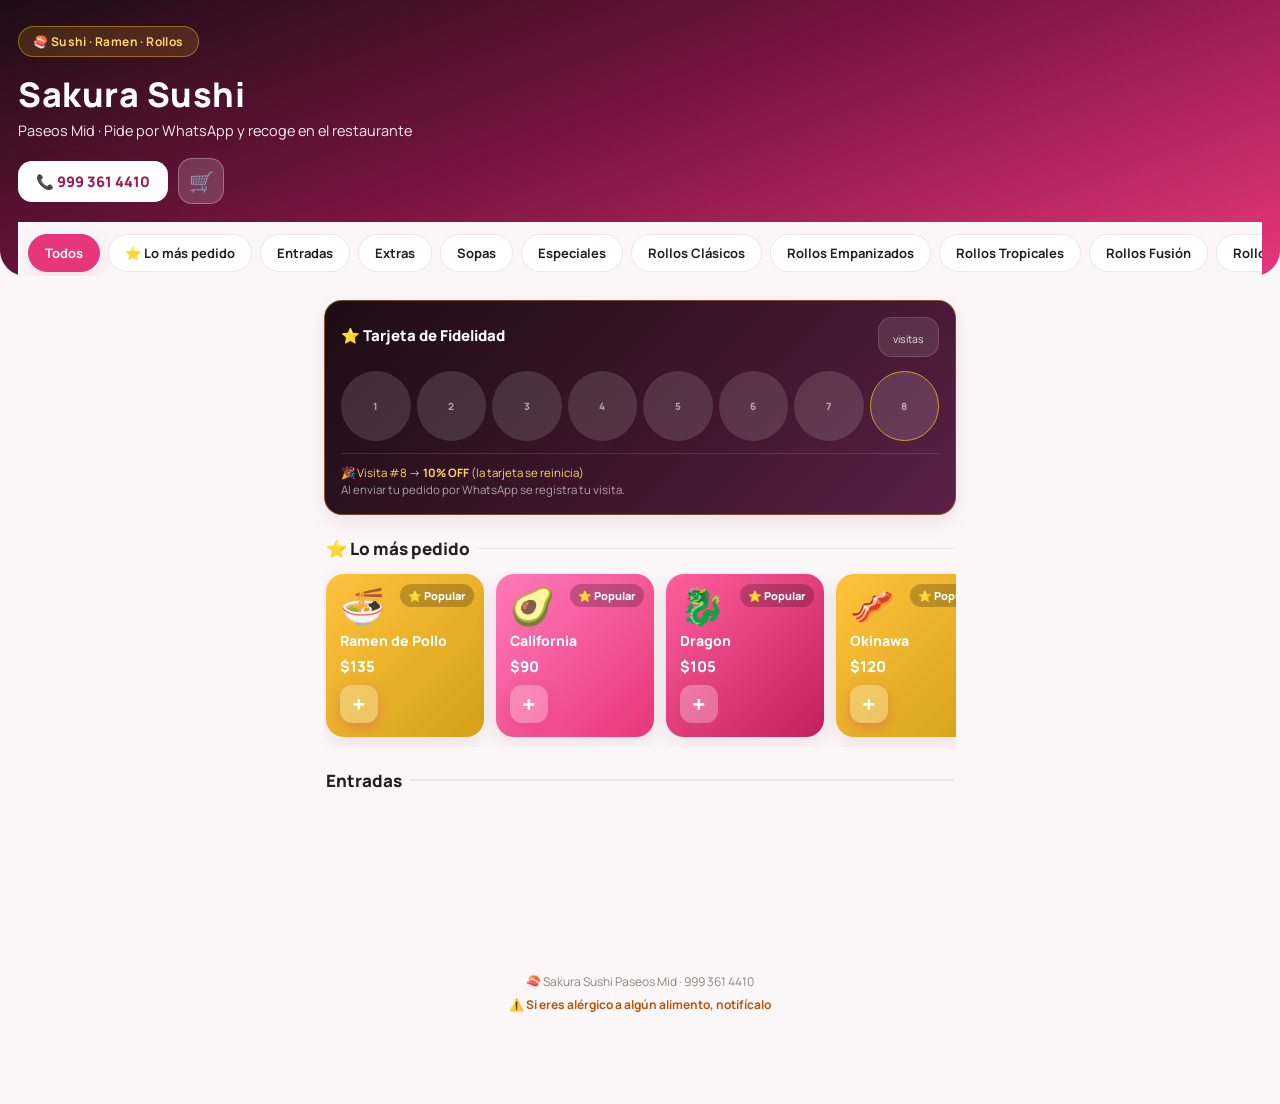
==== index.html @ b12c5c57 "App de pedidos por WhatsApp - Sakura Sushi" ====
<!DOCTYPE html>
<html lang="es">
<head>
<meta charset="UTF-8">
<meta name="viewport" content="width=device-width, initial-scale=1.0">
<meta name="theme-color" content="#e8367c">
<title>Sakura Sushi · Pide por WhatsApp</title>
<meta name="description" content="Pide en Sakura Sushi Paseos Mid por WhatsApp. Sushi, ramen, rollos y más.">
<link rel="preconnect" href="https://fonts.googleapis.com">
<link rel="preconnect" href="https://fonts.gstatic.com" crossorigin>
<link href="https://fonts.googleapis.com/css2?family=Manrope:wght@500;700;800&display=swap" rel="stylesheet">
<link rel="stylesheet" href="style.css">
</head>
<body>

<header>
  <div class="hero">
    <span class="hero-badge">🍣 Sushi · Ramen · Rollos</span>
    <h1>Sakura Sushi</h1>
    <p class="hero-sub">Paseos Mid · Pide por WhatsApp y recoge en el restaurante</p>
    <div class="hero-actions">
      <a class="hero-phone" href="tel:+529993614410">📞 999 361 4410</a>
      <button class="hero-cart" onclick="openDrawer()">🛒<span class="badge hidden" id="badge">0</span></button>
    </div>
  </div>
  <nav id="cats"></nav>
</header>

<main id="menu"></main>

<div class="float-cart hidden" id="floatCart" onclick="openDrawer()">
  <div class="fc-left"><span class="fc-icon">🛒</span><span>Ver pedido</span></div>
  <div class="fc-right"><span id="fcTotal">$0</span><button class="go" onclick="event.stopPropagation();goCheckout()">Pagar</button></div>
</div>

<div class="overlay" id="overlay" onclick="closeDrawer()"></div>
<div class="drawer" id="drawer">
  <div class="drawer-head">
    <b>Tu pedido</b>
    <div class="dh-right">
      <button class="clear-btn hidden" id="clearBtn" onclick="clearCart()">Vaciar</button>
      <button class="close-btn" onclick="closeDrawer()">✕</button>
    </div>
  </div>
  <div class="drawer-body" id="drawerBody"></div>
  <div class="drawer-foot" id="drawerFoot">
    <div class="total-row"><span>Total</span><span id="drawerTotal">$0</span></div>
    <button class="btn btn-primary" onclick="goCheckout()">Continuar</button>
  </div>
</div>

<div class="sheet hidden" id="sheet">
  <h3 id="sheetName"></h3>
  <div class="sheet-desc" id="sheetDesc"></div>
  <div id="sheetOptions"></div>
  <button class="btn btn-primary" onclick="confirmVariant()">Agregar</button>
</div>

<div class="sheet hidden" id="pkgSheet">
  <h3 id="pkgTitle"></h3>
  <div class="sheet-desc" id="pkgDesc"></div>
  <div id="pkgOptions"></div>
  <div class="pkg-count" id="pkgCount">Seleccionados: 0 de 2</div>
  <button class="btn btn-primary" id="pkgAdd" onclick="confirmPackage()" disabled>Agregar</button>
</div>

<div class="checkout hidden" id="checkout">
  <button class="back-link" onclick="goBack()">← Volver al menú</button>
  <h2>Datos de tu pedido</h2>

  <div class="field">
    <label>Nombre *</label>
    <input type="text" id="fName" placeholder="Tu nombre">
  </div>
  <div class="field">
    <label>Teléfono *</label>
    <input type="tel" id="fPhone" placeholder="Ej. 999 123 4567">
  </div>
  <div class="field">
    <label>¿Cómo lo quieres?</label>
    <div class="seg">
      <div class="opt active" id="optLlevar" onclick="setType('llevar')">🛍️ Para llevar</div>
      <div class="opt" id="optDomicilio" onclick="setType('domicilio')">🛵 A domicilio</div>
    </div>
    <div class="delivery-note hidden" id="deliveryNote">🛵 Los pedidos a domicilio tienen un <b>costo extra por envío</b> según tu ubicación. Al enviar, <b>adjunta tu ubicación</b> en WhatsApp.</div>
  </div>
  <div id="fieldAddress" class="hidden">
    <div class="field">
      <label>Calle *</label>
      <input type="text" id="fCalle" placeholder="Ej. Av. Prolongación Montejo">
    </div>
    <div class="field">
      <label>Número de casa *</label>
      <input type="text" id="fNumero" placeholder="Ej. 245">
    </div>
    <div class="field">
      <label>Cruzamiento *</label>
      <input type="text" id="fCruzamiento" placeholder="Ej. con Calle 60">
    </div>
    <div class="field">
      <label>Especificación (opcional)</label>
      <input type="text" id="fEspec" placeholder="Ej. portón negro, casa de rejas...">
    </div>
  </div>
  <div class="field">
    <label>Método de pago</label>
    <div class="seg">
      <div class="opt active" id="optEfectivo" onclick="setPayment('Efectivo')">💵 Efectivo</div>
      <div class="opt" id="optTransferencia" onclick="setPayment('Transferencia')">🏦 Transferencia</div>
    </div>
  </div>
  <div class="field">
    <label>Cambios a tu platillo (opcional)</label>
    <textarea id="fNotes" placeholder="Escribe el nombre del platillo y el cambio que le quieres hacer. Ej: Dragon sin cebollín / Okinawa extra queso"></textarea>
  </div>
  <div class="field">
    <label>Comentario para tus salsas (opcional)</label>
    <input type="text" id="fSalsas" placeholder="Ej. poca salsa picante, salsa extra">
  </div>
  <div class="field">
    <label>¿Gustas palitos para comer sushi?</label>
    <div class="seg">
      <div class="opt active" id="optPalitosSi" onclick="setPalitos('Si')">🥢 Sí</div>
      <div class="opt" id="optPalitosNo" onclick="setPalitos('No')">No</div>
    </div>
  </div>

  <div class="order-sum">
    <h3>Resumen</h3>
    <div id="checkoutItems"></div>
    <div class="os-total"><span>Total</span><span id="checkoutTotal">$0</span></div>
    <button class="edit-order" onclick="editOrder()">✏️ Editar o quitar platillos</button>
  </div>

  <button class="btn btn-green" onclick="sendWhatsApp()">📲 Enviar pedido por WhatsApp</button>
  <div class="wa-note">Se abrirá WhatsApp con tu pedido listo, solo presiona <b>enviar</b>.<br>Si eres alérgico a algún alimento, escríbelo en "Cambios a tu platillo".</div>
</div>

<footer>🍣 Sakura Sushi Paseos Mid · 999 361 4410<span class="allergy">⚠️ Si eres alérgico a algún alimento, notifícalo</span></footer>

<script src="menu.js"></script>
<script src="app.js"></script>
</body>
</html>
---- style.css ----
﻿:root {
  --bg: #fbf7f8;
  --card: #ffffff;
  --text: #231f20;
  --muted: #8a8280;
  --border: #f0e6ea;
  --primary: #e8367c;
  --primary-dark: #9e1c52;
  --black: #1c0d14;
  --gold: #d4a017;
  --green: #25d366;
  --green-dark: #1eb958;
  --radius: 18px;
  --shadow: 0 6px 20px rgba(120, 20, 70, .1);
  --shadow-lg: 0 10px 30px rgba(0,0,0,.28);
}
* { box-sizing: border-box; -webkit-tap-highlight-color: transparent; }
html, body { margin: 0; padding: 0; }
body {
  font-family: "Manrope", -apple-system, BlinkMacSystemFont, "Segoe UI", Roboto, Arial, sans-serif;
  background: var(--bg);
  color: var(--text);
  min-height: 100vh;
}
.hidden { display: none !important; }
button { font-family: inherit; }

/* ---------- Hero ---------- */
header {
  background: linear-gradient(160deg, #1c0d14 0%, #7c1444 48%, #e8367c 100%);
  color: #fff;
  padding: 26px 18px 0;
  border-radius: 0 0 26px 26px;
}
.hero-badge {
  display: inline-block; background: rgba(212,160,23,.18);
  border: 1px solid rgba(212,160,23,.55);
  color: #ffd66b;
  padding: 6px 14px; border-radius: 999px;
  font-size: 12px; font-weight: 700; letter-spacing: .4px;
}
.hero h1 { margin: 14px 0 4px; font-size: 34px; font-weight: 800; letter-spacing: .5px; }
.hero-sub { margin: 0 0 18px; font-size: 14.5px; opacity: .92; }
.hero-actions { display: flex; align-items: center; gap: 10px; padding-bottom: 18px; }
.hero-phone {
  background: #fff; color: var(--primary-dark);
  font-weight: 800; font-size: 14.5px; text-decoration: none;
  padding: 11px 18px; border-radius: 14px;
  box-shadow: var(--shadow);
}
.hero-cart {
  position: relative; width: 46px; height: 46px; border-radius: 14px;
  background: rgba(255,255,255,.16); border: 1px solid rgba(255,255,255,.28);
  color: #fff; font-size: 20px; cursor: pointer;
}
.badge {
  position: absolute; top: -6px; right: -6px; background: var(--gold); color: #3a2800;
  font-size: 12px; font-weight: 800; min-width: 20px; height: 20px; border-radius: 10px;
  display: flex; align-items: center; justify-content: center; padding: 0 5px;
}

/* ---------- Category chips ---------- */
nav#cats {
  position: sticky; top: 0; z-index: 40;
  background: var(--bg);
  padding: 12px 10px 4px;
  display: flex; gap: 8px; overflow-x: auto;
  scrollbar-width: none; -ms-overflow-style: none;
}
nav#cats::-webkit-scrollbar { display: none; }
.chip {
  flex: 0 0 auto; border: 1.5px solid var(--border); background: var(--card);
  color: var(--text); font-size: 13px; font-weight: 700;
  padding: 9px 16px; border-radius: 999px; cursor: pointer;
  transition: all .18s;
}
.chip.active { background: var(--primary); color: #fff; border-color: var(--primary); box-shadow: var(--shadow); }

main { padding: 8px 14px 150px; max-width: 660px; margin: 0 auto; }

/* ---------- Tarjeta de fidelidad ---------- */
.loyalty-card {
  margin-top: 16px;
  background: linear-gradient(135deg, #1c0d14, #40162f 60%, #5c2046);
  color: #fff; border-radius: var(--radius); padding: 16px;
  box-shadow: var(--shadow); border: 1px solid rgba(212,160,23,.4);
}
.lc-head { display: flex; justify-content: space-between; align-items: center; gap: 10px; }
.lc-title { font-weight: 800; font-size: 15px; }
.lc-status { font-size: 12.5px; color: #ffd66b; margin-top: 3px; line-height: 1.4; }
.lc-count {
  flex: 0 0 auto; text-align: center;
  background: rgba(255,255,255,.1); border-radius: 14px; padding: 8px 14px;
  border: 1px solid rgba(255,255,255,.14);
}
.lc-count b { font-size: 20px; display: block; line-height: 1.05; color: var(--gold); }
.lc-count span { font-size: 10.5px; opacity: .85; }
.lc-dots { display: grid; grid-template-columns: repeat(8, 1fr); gap: 6px; margin-top: 14px; }
.lc-dot {
  aspect-ratio: 1; border-radius: 50%;
  background: rgba(255,255,255,.13);
  display: flex; align-items: center; justify-content: center;
  font-size: 10px; font-weight: 800; color: rgba(255,255,255,.55);
}
.lc-dot.filled { background: var(--gold); color: #3a2800; }
.lc-dot.milestone { border: 1.5px solid var(--gold); }
.lc-foot {
  margin-top: 12px; font-size: 11.5px; color: #ffd66b;
  border-top: 1px solid rgba(255,255,255,.12); padding-top: 10px; line-height: 1.5;
}
.lc-foot span { color: rgba(255,255,255,.6); }

/* ---------- Section titles ---------- */
.cat-title {
  font-size: 17px; font-weight: 800; margin: 22px 2px 12px;
  display: flex; align-items: center; gap: 8px;
}
.cat-title::after { content: ""; flex: 1; height: 1.5px; background: var(--border); }

/* ---------- Featured (lo más pedido) ---------- */
.featured-scroll {
  display: flex; gap: 12px; overflow-x: auto;
  padding: 2px 2px 10px; scrollbar-width: none;
}
.featured-scroll::-webkit-scrollbar { display: none; }
.featured {
  flex: 0 0 158px; position: relative; overflow: hidden;
  border-radius: var(--radius); color: #fff;
  padding: 14px; min-height: 150px;
  box-shadow: var(--shadow);
  display: flex; flex-direction: column; justify-content: space-between;
}
.featured .f-star {
  position: absolute; top: 10px; right: 10px;
  background: rgba(0,0,0,.22); border-radius: 999px;
  font-size: 11px; font-weight: 800; padding: 4px 8px;
}
.featured .f-emoji { font-size: 36px; line-height: 1; }
.featured .f-name { font-weight: 800; font-size: 14px; line-height: 1.25; margin-top: 8px; }
.featured .f-price { font-weight: 800; font-size: 15px; margin-top: 6px; }
.featured .f-add { margin-top: 8px; }
.featured .f-add .add-btn { background: rgba(255,255,255,.28); color: #fff; width: 38px; height: 38px; border-radius: 12px; }
.featured .f-add .stepper { background: rgba(255,255,255,.2); border-color: rgba(255,255,255,.5); }
.featured .f-add .stepper button { color: #fff; }
.featured .f-add .stepper span { color: #fff; }

/* ---------- Product items ---------- */
.items { display: flex; flex-direction: column; gap: 10px; }
.item {
  background: var(--card); border: 1px solid var(--border); border-radius: var(--radius);
  padding: 12px; display: flex; gap: 12px; align-items: center;
  box-shadow: var(--shadow);
}
.item-icon {
  width: 54px; height: 54px; border-radius: 15px; color: #fff;
  display: flex; align-items: center; justify-content: center;
  font-weight: 800; font-size: 22px; flex: 0 0 auto;
  box-shadow: inset 0 -6px 12px rgba(0,0,0,.12);
}
.item-info { flex: 1; min-width: 0; }
.item-name { font-weight: 800; font-size: 14.5px; }
.item-desc { font-size: 12px; color: var(--muted); margin-top: 3px; line-height: 1.35; }
.item-price { font-weight: 800; font-size: 15px; color: var(--primary); margin-top: 5px; }

.add-area { flex: 0 0 auto; }
.add-btn {
  background: linear-gradient(135deg, var(--primary), var(--primary-dark));
  color: #fff; border: none; border-radius: 13px;
  width: 44px; height: 44px; font-size: 24px; font-weight: 800; cursor: pointer;
  display: flex; align-items: center; justify-content: center;
  box-shadow: 0 4px 12px rgba(232,54,124,.35);
  transition: transform .12s;
}
.add-btn:active { transform: scale(.92); }
.add-btn.variant { font-size: 14px; width: auto; padding: 0 14px; border-radius: 13px; }
.stepper {
  display: flex; align-items: center; border: 1.5px solid var(--primary);
  border-radius: 13px; overflow: hidden; background: #fff;
}
.stepper button {
  width: 38px; height: 42px; border: none; background: transparent; color: var(--primary);
  font-size: 20px; font-weight: 800; cursor: pointer;
}
.stepper span { min-width: 32px; text-align: center; font-weight: 800; }

/* ---------- Floating cart ---------- */
.float-cart {
  position: fixed; left: 12px; right: 12px; bottom: 12px; z-index: 45;
  background: #140910; color: #fff; border-radius: 18px; padding: 12px 14px 12px 18px;
  display: flex; align-items: center; justify-content: space-between;
  box-shadow: var(--shadow-lg); cursor: pointer;
}
.float-cart .fc-left { display: flex; align-items: center; gap: 10px; font-weight: 800; }
.float-cart .fc-icon {
  width: 34px; height: 34px; border-radius: 10px; background: rgba(255,255,255,.14);
  display: flex; align-items: center; justify-content: center; font-size: 17px;
}
.float-cart .fc-right { display: flex; align-items: center; gap: 10px; font-weight: 800; font-size: 16px; }
.float-cart .go {
  background: var(--green); color: #fff; border: none; border-radius: 12px;
  padding: 10px 18px; font-weight: 800; font-size: 14px; cursor: pointer;
  box-shadow: 0 4px 12px rgba(37,211,102,.4);
}

/* ---------- Drawer ---------- */
.overlay {
  position: fixed; inset: 0; background: rgba(20,10,10,.5); z-index: 60;
  opacity: 0; transition: opacity .25s; pointer-events: none;
}
.overlay.show { opacity: 1; pointer-events: auto; }
.drawer {
  position: fixed; top: 0; right: 0; bottom: 0; width: min(430px, 100%);
  background: var(--bg); z-index: 70; transform: translateX(100%); transition: transform .28s;
  display: flex; flex-direction: column;
}
.drawer.show { transform: translateX(0); }
.drawer-head {
  padding: 16px; background: var(--card); display: flex; align-items: center;
  justify-content: space-between; border-bottom: 1px solid var(--border);
}
.drawer-head b { font-size: 17px; }
.dh-right { display: flex; align-items: center; gap: 8px; }
.clear-btn {
  border: 1.5px solid var(--border); background: #fff; color: var(--muted);
  border-radius: 10px; padding: 8px 12px; font-size: 13px; font-weight: 800; cursor: pointer;
}
.close-btn { border: none; background: #f3ece2; border-radius: 10px; width: 36px; height: 36px; font-size: 17px; cursor: pointer; }
.drawer-body { flex: 1; overflow-y: auto; padding: 16px; }
.cart-line {
  display: flex; align-items: center; gap: 10px; background: var(--card);
  border: 1px solid var(--border); border-radius: 14px; padding: 10px 12px; margin-bottom: 8px;
}
.item-icon.mini { width: 42px; height: 42px; border-radius: 12px; font-size: 16px; }
.cart-line .cl-main { flex: 1; min-width: 0; }
.cart-line .cl-top { display: flex; justify-content: space-between; align-items: center; gap: 8px; }
.cart-line .cl-name { font-weight: 800; font-size: 13.5px; line-height: 1.3; }
.cart-line .cl-sub { font-weight: 800; font-size: 13.5px; color: var(--primary); white-space: nowrap; }
.cart-line .cl-bottom { display: flex; justify-content: space-between; align-items: center; margin-top: 8px; }
.cart-line .cl-price { font-size: 12px; color: var(--muted); font-weight: 700; }
.cl-controls { display: flex; align-items: center; gap: 8px; }
.cart-line .stepper { transform: scale(.88); transform-origin: center; }
.cl-remove {
  width: 38px; height: 38px; border-radius: 11px; border: none; cursor: pointer;
  background: #fdeaf2; color: var(--primary); font-size: 16px;
  display: flex; align-items: center; justify-content: center;
}
.cl-remove:active { transform: scale(.92); }
.drawer-foot { padding: 16px; background: var(--card); border-top: 1px solid var(--border); }
.total-row { display: flex; justify-content: space-between; font-weight: 800; font-size: 17px; margin-bottom: 12px; }
.btn {
  width: 100%; border: none; border-radius: 14px; padding: 16px; font-size: 16px;
  font-weight: 800; cursor: pointer;
  transition: transform .12s;
}
.btn:active { transform: scale(.98); }
.btn-primary { background: linear-gradient(135deg, var(--primary), var(--primary-dark)); color: #fff; box-shadow: 0 6px 16px rgba(232,54,124,.35); }
.btn-green { background: linear-gradient(135deg, var(--green), var(--green-dark)); color: #fff; box-shadow: 0 6px 16px rgba(37,211,102,.4); }

/* ---------- Checkout ---------- */
.checkout { max-width: 560px; margin: 0 auto; padding: 16px 16px 150px; }
.back-link {
  background: none; border: none; color: var(--primary); font-weight: 800; font-size: 15px;
  cursor: pointer; padding: 4px 0 10px; display: inline-flex; align-items: center; gap: 6px;
}
.checkout h2 { margin: 6px 0 16px; font-size: 21px; }
.field { margin-bottom: 16px; }
.field label { display: block; font-size: 13px; font-weight: 800; margin-bottom: 7px; }
.field input, .field select, .field textarea {
  width: 100%; padding: 14px; border: 1.5px solid var(--border); border-radius: 14px;
  font-size: 15px; font-family: inherit; background: var(--card); color: var(--text);
}
.field input:focus, .field select:focus, .field textarea:focus { outline: none; border-color: var(--primary); box-shadow: 0 0 0 3px rgba(232,54,124,.12); }
.field textarea { resize: vertical; min-height: 70px; }
.seg { display: flex; gap: 8px; }
.seg .opt {
  flex: 1; text-align: center; padding: 13px 8px; border: 1.5px solid var(--border);
  border-radius: 14px; font-size: 14px; font-weight: 800; background: var(--card); cursor: pointer;
  transition: all .15s;
}
.seg .opt.active { border-color: var(--primary); color: var(--primary); background: #fdeaf2; box-shadow: var(--shadow); }
.delivery-note {
  margin-top: 10px; padding: 12px 14px; border-radius: 14px;
  background: #fff7e6; border: 1.5px solid #ffe1a1; color: #7a5a10;
  font-size: 13px; line-height: 1.45;
}

.order-sum {
  background: var(--card); border: 1px solid var(--border); border-radius: var(--radius);
  padding: 14px; margin: 18px 0;
}
.order-sum h3 { margin: 0 0 10px; font-size: 15px; }
.order-sum .os-line { display: flex; justify-content: space-between; font-size: 13.5px; margin-bottom: 6px; gap: 10px; }
.order-sum .os-total {
  border-top: 1px dashed var(--border); margin-top: 8px; padding-top: 10px;
  font-weight: 800; font-size: 16px; display: flex; justify-content: space-between;
}
.edit-order {
  width: 100%; margin-top: 12px; padding: 12px; border: 1.5px solid var(--border);
  border-radius: 12px; background: #fff; color: var(--muted);
  font-size: 13.5px; font-weight: 800; cursor: pointer;
}
.edit-order:active { transform: scale(.98); }
.wa-note { text-align: center; font-size: 12.5px; color: var(--muted); margin-top: 12px; line-height: 1.5; }

/* ---------- Variant sheet ---------- */
.sheet {
  position: fixed; left: 0; right: 0; bottom: 0; z-index: 80;
  background: var(--bg); border-radius: 22px 22px 0 0; padding: 18px 18px 30px;
  transform: translateY(100%); transition: transform .28s; max-height: 80vh; overflow-y: auto;
  box-shadow: var(--shadow-lg);
}
.sheet.show { transform: translateY(0); }
.sheet h3 { margin: 0 0 4px; }
.sheet .sheet-desc { font-size: 13px; color: var(--muted); margin-bottom: 14px; }
.sheet .variant-opt {
  display: flex; justify-content: space-between; align-items: center;
  padding: 14px; background: var(--card); border: 1.5px solid var(--border);
  border-radius: 14px; margin-bottom: 8px; cursor: pointer; font-weight: 800; font-size: 15px;
}
.sheet .variant-opt.active { border-color: var(--primary); color: var(--primary); background: #fdeaf2; }
.pkg-opt {
  display: flex; align-items: center; gap: 12px;
  padding: 13px 14px; background: var(--card); border: 1.5px solid var(--border);
  border-radius: 14px; margin-bottom: 8px; cursor: pointer; font-weight: 800; font-size: 14.5px;
}
.pkg-opt.active { border-color: var(--primary); background: #fdeaf2; }
.pkg-check {
  width: 22px; height: 22px; border-radius: 50%; border: 2px solid #d8ccd0;
  font-size: 13px; display: flex; align-items: center; justify-content: center; flex: 0 0 auto;
}
.pkg-opt.active .pkg-check { border-color: var(--primary); background: var(--primary); color: #fff; }
.pkg-label { flex: 1; }
.pkg-legend { font-size: 12px; color: var(--gold); font-weight: 800; white-space: nowrap; }
.pkg-count { text-align: center; font-size: 13.5px; font-weight: 800; color: var(--muted); margin: 4px 0 14px; }
.btn:disabled { opacity: .45; cursor: not-allowed; }

.empty-cart { text-align: center; color: var(--muted); padding: 40px 0; }
.empty-cart .big { font-size: 42px; margin-bottom: 10px; }

footer {
  text-align: center; font-size: 12px; color: var(--muted); padding: 18px 14px 90px;
  line-height: 1.6;
}
footer .allergy { display: block; color: #b3570e; font-weight: 700; margin-top: 4px; }
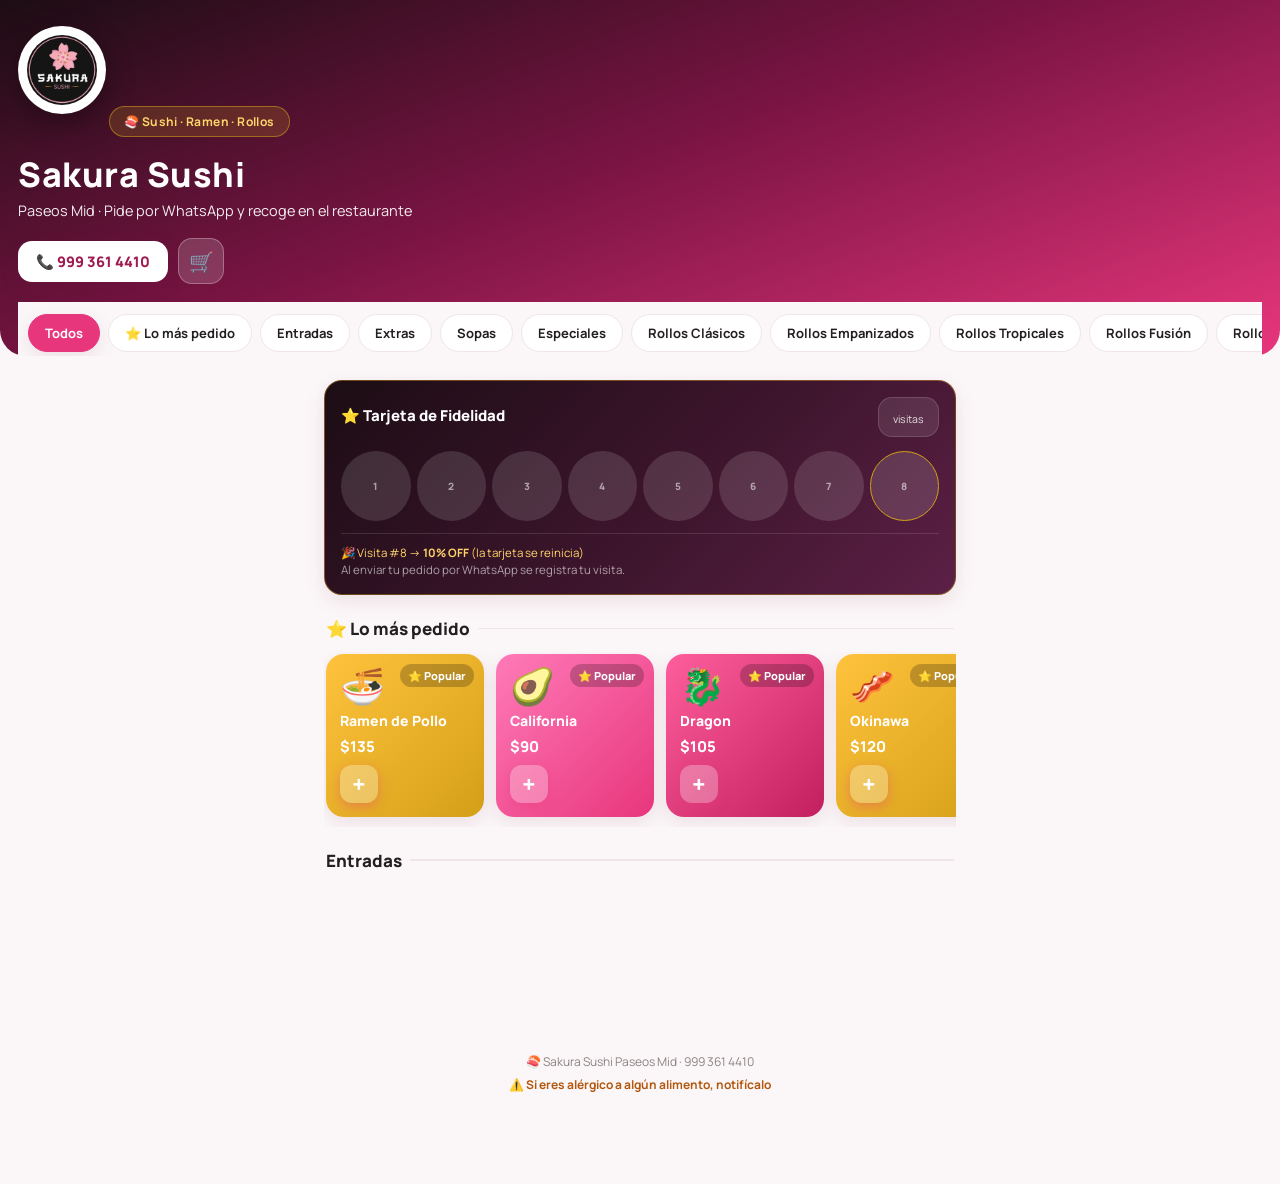
==== commit b7dea90b: "Agrega logo del negocio al encabezado y favicon" ====
--- a/index.html
+++ b/index.html
@@ -4,6 +4,7 @@
 <meta charset="UTF-8">
 <meta name="viewport" content="width=device-width, initial-scale=1.0">
 <meta name="theme-color" content="#e8367c">
+<link rel="icon" type="image/png" href="logo.png">
 <title>Sakura Sushi · Pide por WhatsApp</title>
 <meta name="description" content="Pide en Sakura Sushi Paseos Mid por WhatsApp. Sushi, ramen, rollos y más.">
 <link rel="preconnect" href="https://fonts.googleapis.com">
@@ -15,6 +16,7 @@
 
 <header>
   <div class="hero">
+    <img class="hero-logo" src="logo.png" alt="Sakura Sushi">
     <span class="hero-badge">🍣 Sushi · Ramen · Rollos</span>
     <h1>Sakura Sushi</h1>
     <p class="hero-sub">Paseos Mid · Pide por WhatsApp y recoge en el restaurante</p>
--- a/style.css
+++ b/style.css
@@ -32,6 +32,13 @@
   padding: 26px 18px 0;
   border-radius: 0 0 26px 26px;
 }
+.hero-logo {
+  width: 88px; height: 88px; object-fit: contain;
+  background: #fff; border-radius: 50%; padding: 6px;
+  box-shadow: 0 10px 28px rgba(0,0,0,.35);
+  border: 3px solid rgba(255,255,255,.35);
+  margin-bottom: 12px;
+}
 .hero-badge {
   display: inline-block; background: rgba(212,160,23,.18);
   border: 1px solid rgba(212,160,23,.55);
@@ -163,6 +170,13 @@
 .item-price { font-weight: 800; font-size: 15px; color: var(--primary); margin-top: 5px; }
 
 .add-area { flex: 0 0 auto; }
+.item.off, .featured.off { opacity: .55; filter: grayscale(.4); }
+.soldout {
+  display: inline-flex; align-items: center; white-space: nowrap;
+  background: #eee; color: #999; border-radius: 13px;
+  padding: 0 12px; height: 44px; font-size: 12.5px; font-weight: 700;
+  letter-spacing: .2px;
+}
 .add-btn {
   background: linear-gradient(135deg, var(--primary), var(--primary-dark));
   color: #fff; border: none; border-radius: 13px;
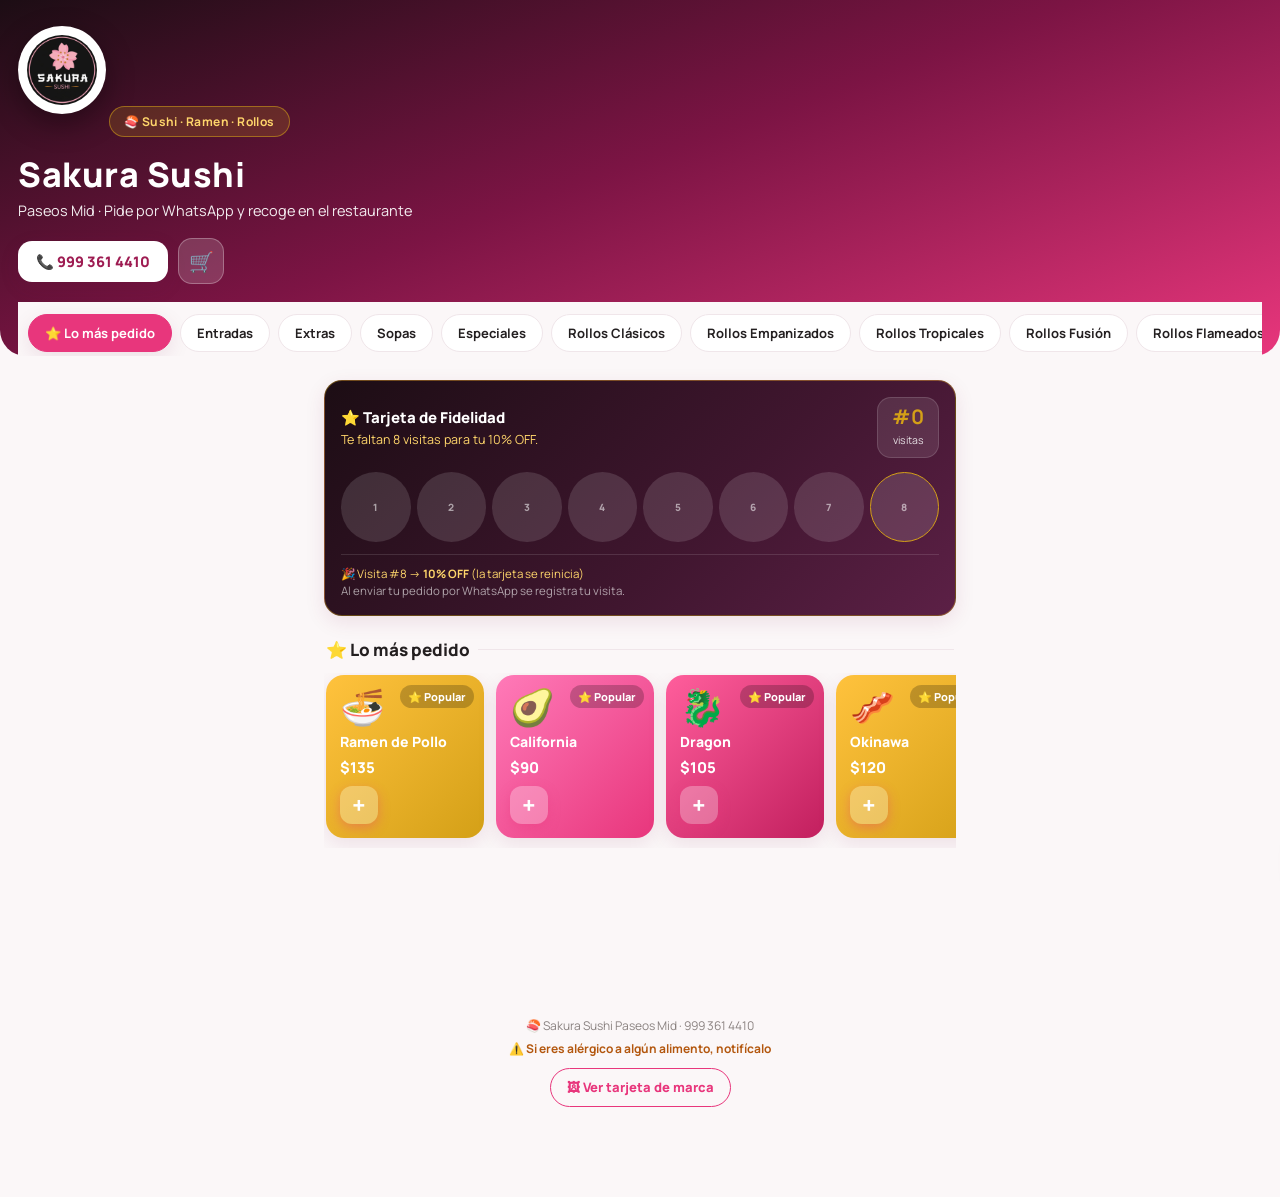
==== commit 9e94f179: "Agrega enlace a la tarjeta de marca en el pie de página" ====
--- a/index.html
+++ b/index.html
@@ -138,7 +138,7 @@
   <div class="wa-note">Se abrirá WhatsApp con tu pedido listo, solo presiona <b>enviar</b>.<br>Si eres alérgico a algún alimento, escríbelo en "Cambios a tu platillo".</div>
 </div>
 
-<footer>🍣 Sakura Sushi Paseos Mid · 999 361 4410<span class="allergy">⚠️ Si eres alérgico a algún alimento, notifícalo</span></footer>
+<footer>🍣 Sakura Sushi Paseos Mid · 999 361 4410<span class="allergy">⚠️ Si eres alérgico a algún alimento, notifícalo</span><a class="card-link" href="sakura-card.png" target="_blank">🖼 Ver tarjeta de marca</a></footer>
 
 <script src="menu.js"></script>
 <script src="app.js"></script>
--- a/style.css
+++ b/style.css
@@ -356,3 +356,8 @@
   line-height: 1.6;
 }
 footer .allergy { display: block; color: #b3570e; font-weight: 700; margin-top: 4px; }
+footer .card-link {
+  display: inline-block; margin-top: 10px; color: var(--primary);
+  font-weight: 800; text-decoration: none; border: 1.5px solid var(--primary);
+  border-radius: 999px; padding: 8px 16px; font-size: 13px;
+}
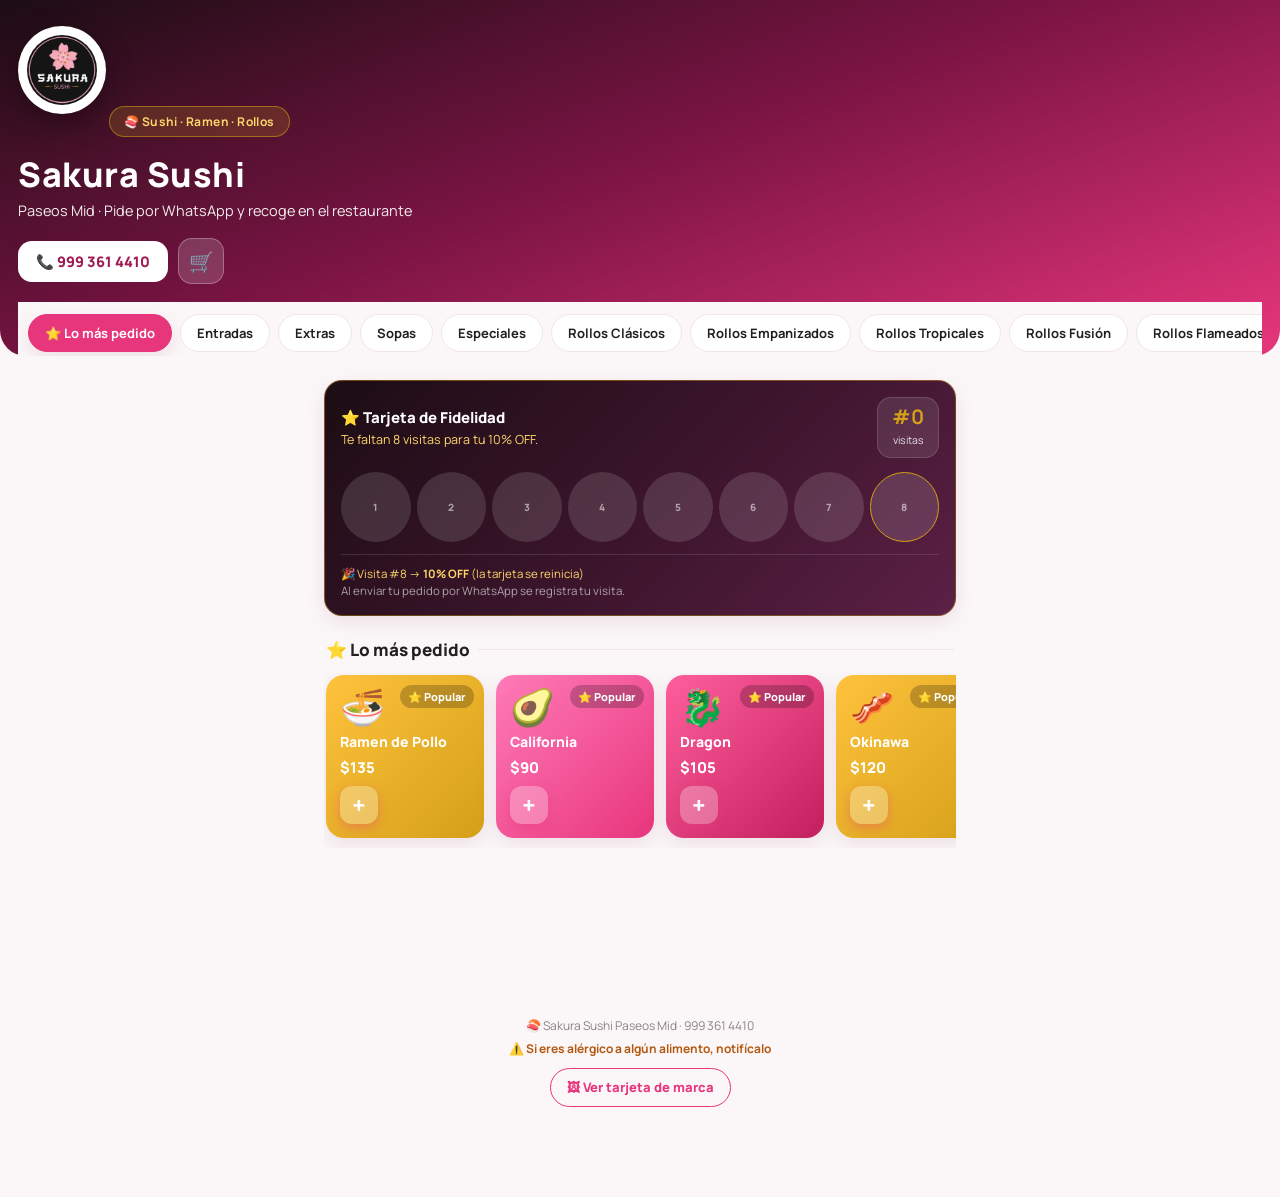
==== commit 609dd857: "Migra a estructura modular js/ y envía pedidos a Supabase" ====
--- a/index.html
+++ b/index.html
@@ -140,7 +140,32 @@
 
 <footer>🍣 Sakura Sushi Paseos Mid · 999 361 4410<span class="allergy">⚠️ Si eres alérgico a algún alimento, notifícalo</span><a class="card-link" href="sakura-card.png" target="_blank">🖼 Ver tarjeta de marca</a></footer>
 
-<script src="menu.js"></script>
-<script src="app.js"></script>
+<script src="js/core/container.js"></script>
+<script src="js/core/observable.js"></script>
+<script src="js/config/brand-config.js"></script>
+<script src="js/models/cart-item.js"></script>
+<script src="js/data/menu-data.js"></script>
+<script src="js/repositories/storage-repository.js"></script>
+<script src="js/repositories/cart-repository.js"></script>
+<script src="js/repositories/loyalty-repository.js"></script>
+<script src="js/repositories/order-repository.js"></script>
+<script src="js/services/currency-service.js"></script>
+<script src="js/services/gradient-service.js"></script>
+<script src="js/services/catalog-service.js"></script>
+<script src="js/services/cart-service.js"></script>
+<script src="js/services/loyalty-service.js"></script>
+<script src="js/services/order-service.js"></script>
+<script src="js/services/checkout-service.js"></script>
+<script src="js/viewmodels/catalog-vm.js"></script>
+<script src="js/viewmodels/cart-vm.js"></script>
+<script src="js/viewmodels/loyalty-vm.js"></script>
+<script src="js/viewmodels/checkout-vm.js"></script>
+<script src="js/viewmodels/package-vm.js"></script>
+<script src="js/views/menu-view.js"></script>
+<script src="js/views/drawer-view.js"></script>
+<script src="js/views/checkout-view.js"></script>
+<script src="js/views/sheet-view.js"></script>
+<script src="js/views/app-view.js"></script>
+<script src="js/main.js"></script>
 </body>
 </html>
